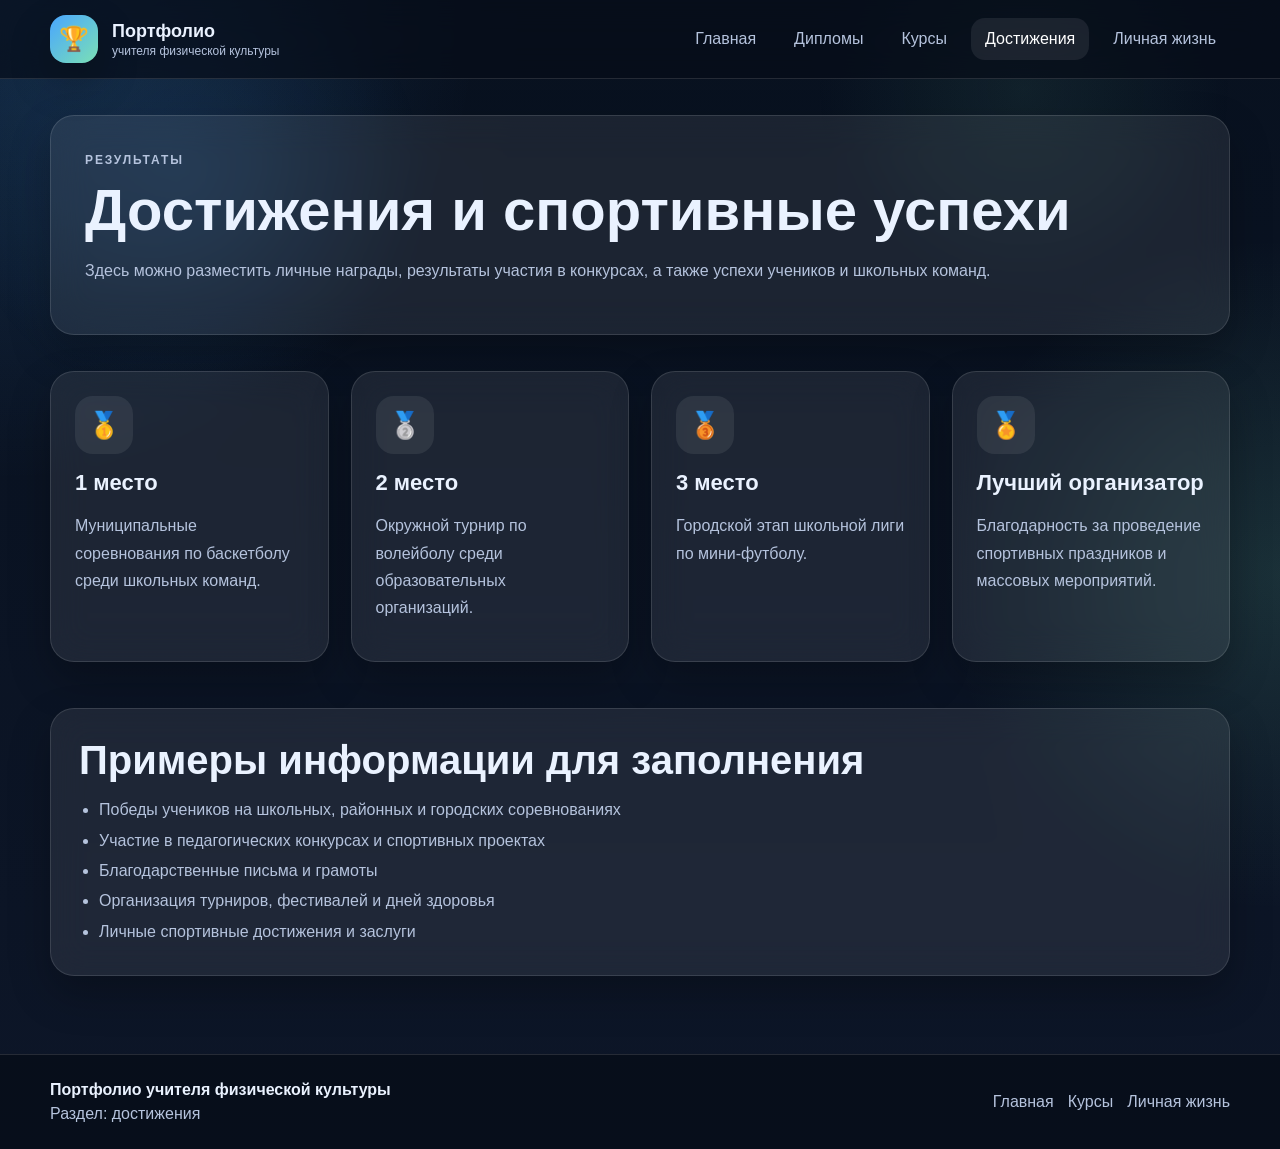
==== achievements.html @ 1a6c7601 "Add files via upload" ====
<!DOCTYPE html>
<html lang="ru">
<head>
  <meta charset="UTF-8" />
  <meta name="viewport" content="width=device-width, initial-scale=1.0" />
  <title>Достижения | Портфолио учителя физической культуры</title>
  <link rel="stylesheet" href="styles.css" />
</head>
<body>
  <div class="page-bg"></div>

  <header class="site-header">
    <div class="container header-row">
      <a href="index.html" class="brand">
        <span class="brand-badge">🏆</span>
        <span>
          <strong>Портфолио</strong>
          <small>учителя физической культуры</small>
        </span>
      </a>

      <button class="burger" id="burger" aria-label="Открыть меню">
        <span></span><span></span><span></span>
      </button>

      <nav class="main-nav" id="mainNav">
        <a href="index.html">Главная</a>
        <a href="diploma.html">Дипломы</a>
        <a href="courses.html">Курсы</a>
        <a class="active" href="achievements.html">Достижения</a>
        <a href="life.html">Личная жизнь</a>
      </nav>
    </div>
  </header>

  <main class="container inner-page">
    <section class="page-hero glass reveal">
      <p class="section-kicker">Результаты</p>
      <h1>Достижения и спортивные успехи</h1>
      <p>
        Здесь можно разместить личные награды, результаты участия в конкурсах,
        а также успехи учеников и школьных команд.
      </p>
    </section>

    <section class="section">
      <div class="quick-grid">
        <article class="quick-card glass reveal">
          <span>🥇</span>
          <h3>1 место</h3>
          <p>Муниципальные соревнования по баскетболу среди школьных команд.</p>
        </article>

        <article class="quick-card glass reveal delay-1">
          <span>🥈</span>
          <h3>2 место</h3>
          <p>Окружной турнир по волейболу среди образовательных организаций.</p>
        </article>

        <article class="quick-card glass reveal delay-2">
          <span>🥉</span>
          <h3>3 место</h3>
          <p>Городской этап школьной лиги по мини-футболу.</p>
        </article>

        <article class="quick-card glass reveal delay-3">
          <span>🏅</span>
          <h3>Лучший организатор</h3>
          <p>Благодарность за проведение спортивных праздников и массовых мероприятий.</p>
        </article>
      </div>
    </section>

    <section class="section">
      <div class="glass text-panel reveal">
        <h2>Примеры информации для заполнения</h2>
        <ul class="pretty-list">
          <li>Победы учеников на школьных, районных и городских соревнованиях</li>
          <li>Участие в педагогических конкурсах и спортивных проектах</li>
          <li>Благодарственные письма и грамоты</li>
          <li>Организация турниров, фестивалей и дней здоровья</li>
          <li>Личные спортивные достижения и заслуги</li>
        </ul>
      </div>
    </section>
  </main>

  <footer class="site-footer">
    <div class="container footer-row">
      <div>
        <strong>Портфолио учителя физической культуры</strong>
        <p>Раздел: достижения</p>
      </div>
      <div class="footer-links">
        <a href="index.html">Главная</a>
        <a href="courses.html">Курсы</a>
        <a href="life.html">Личная жизнь</a>
      </div>
    </div>
  </footer>

  <script src="script.js"></script>
</body>
</html>
---- styles.css ----
:root {
  --bg: #0b1220;
  --bg-soft: #111b2e;
  --panel: rgba(255, 255, 255, 0.08);
  --panel-strong: rgba(255, 255, 255, 0.12);
  --text: #eaf2ff;
  --muted: #b5c3dd;
  --accent: #49a6ff;
  --accent-2: #7be0b5;
  --border: rgba(255, 255, 255, 0.12);
  --shadow: 0 18px 40px rgba(0, 0, 0, 0.25);
  --radius: 24px;
  --radius-sm: 18px;
  --container: 1180px;
}

* {
  box-sizing: border-box;
}

html {
  scroll-behavior: smooth;
}

body {
  margin: 0;
  font-family: Arial, Helvetica, sans-serif;
  color: var(--text);
  background:
    radial-gradient(circle at top left, rgba(73, 166, 255, 0.18), transparent 28%),
    radial-gradient(circle at right center, rgba(123, 224, 181, 0.14), transparent 24%),
    linear-gradient(180deg, #08111f 0%, #0d1628 100%);
  min-height: 100vh;
}

img {
  max-width: 100%;
  display: block;
}

a {
  color: inherit;
  text-decoration: none;
}

.page-bg {
  position: fixed;
  inset: 0;
  pointer-events: none;
  background:
    radial-gradient(circle at 15% 20%, rgba(73, 166, 255, 0.10), transparent 18%),
    radial-gradient(circle at 80% 10%, rgba(123, 224, 181, 0.08), transparent 16%);
  z-index: -1;
}

.container {
  width: min(var(--container), calc(100% - 32px));
  margin: 0 auto;
}

.site-header {
  position: sticky;
  top: 0;
  z-index: 50;
  backdrop-filter: blur(16px);
  background: rgba(7, 13, 24, 0.68);
  border-bottom: 1px solid var(--border);
}

.header-row {
  display: flex;
  align-items: center;
  justify-content: space-between;
  min-height: 78px;
  gap: 20px;
}

.brand {
  display: flex;
  align-items: center;
  gap: 14px;
  min-width: 0;
}

.brand-badge {
  width: 48px;
  height: 48px;
  border-radius: 16px;
  display: grid;
  place-items: center;
  background: linear-gradient(135deg, var(--accent), var(--accent-2));
  color: #08111f;
  font-size: 24px;
  box-shadow: var(--shadow);
  flex-shrink: 0;
}

.brand strong {
  display: block;
  font-size: 18px;
}

.brand small {
  display: block;
  color: var(--muted);
  margin-top: 2px;
  font-size: 12px;
}

.main-nav {
  display: flex;
  align-items: center;
  gap: 10px;
}

.main-nav a {
  padding: 12px 14px;
  border-radius: 14px;
  color: var(--muted);
  transition: 0.25s ease;
}

.main-nav a:hover,
.main-nav a.active {
  color: #fff;
  background: rgba(255, 255, 255, 0.08);
}

.burger {
  display: none;
  width: 48px;
  height: 48px;
  border: 0;
  border-radius: 14px;
  background: rgba(255, 255, 255, 0.08);
  cursor: pointer;
  padding: 10px;
}

.burger span {
  display: block;
  height: 3px;
  margin: 5px 0;
  border-radius: 99px;
  background: white;
}

.hero {
  display: grid;
  grid-template-columns: 1.2fr 0.8fr;
  gap: 28px;
  padding: 42px 0 20px;
  align-items: stretch;
}

.glass {
  background: var(--panel);
  border: 1px solid var(--border);
  box-shadow: var(--shadow);
  backdrop-filter: blur(18px);
}

.hero-content,
.hero-photo,
.page-hero,
.info-card,
.timeline-card,
.feature-card,
.doc-card,
.text-panel,
.quick-card {
  border-radius: var(--radius);
}

.hero-content {
  padding: 42px;
}

.section-kicker {
  margin: 0 0 10px;
  color: var(--accent-2);
  text-transform: uppercase;
  letter-spacing: 0.16em;
  font-size: 12px;
  font-weight: bold;
}

.hero h1,
.page-hero h1 {
  margin: 0;
  font-size: clamp(34px, 5vw, 58px);
  line-height: 1.05;
}

.hero-text,
.section-text,
.page-hero p,
.info-card p,
.text-panel p,
.quick-card p,
.feature-card p,
.doc-card p,
.timeline-item p {
  color: var(--muted);
  line-height: 1.7;
}

.hero-text {
  font-size: 18px;
  max-width: 700px;
  margin: 18px 0 0;
}

.hero-stats {
  display: flex;
  flex-wrap: wrap;
  gap: 16px;
  margin: 28px 0;
}

.stat {
  min-width: 130px;
  padding: 18px 20px;
  border-radius: 18px;
  background: rgba(255, 255, 255, 0.06);
  border: 1px solid var(--border);
}

.stat strong {
  display: block;
  font-size: 28px;
  margin-bottom: 4px;
}

.stat span {
  color: var(--muted);
  font-size: 14px;
}

.hero-actions {
  display: flex;
  flex-wrap: wrap;
  gap: 14px;
}

.btn {
  display: inline-flex;
  align-items: center;
  justify-content: center;
  min-height: 50px;
  padding: 0 22px;
  border-radius: 16px;
  font-weight: bold;
  transition: transform 0.2s ease, opacity 0.2s ease;
}

.btn:hover {
  transform: translateY(-2px);
}

.btn-primary {
  background: linear-gradient(135deg, var(--accent), var(--accent-2));
  color: #07111f;
}

.btn-secondary {
  border: 1px solid var(--border);
  background: rgba(255, 255, 255, 0.06);
}

.hero-photo {
  overflow: hidden;
  min-height: 100%;
}

.hero-photo img {
  width: 100%;
  height: 100%;
  object-fit: cover;
}

.section {
  padding: 22px 0 24px;
}

.section-head {
  margin-bottom: 24px;
}

.section-head h2,
.info-card h2,
.timeline-card h2,
.text-panel h2 {
  margin: 0 0 12px;
  font-size: clamp(28px, 4vw, 40px);
  line-height: 1.15;
}

.feature-grid,
.cards-grid,
.quick-grid {
  display: grid;
  gap: 22px;
}

.feature-grid {
  grid-template-columns: repeat(3, 1fr);
}

.cards-grid {
  grid-template-columns: repeat(2, 1fr);
}

.quick-grid {
  grid-template-columns: repeat(4, 1fr);
}

.feature-card,
.quick-card,
.doc-card {
  padding: 24px;
}

.feature-icon,
.quick-card span {
  display: inline-grid;
  place-items: center;
  width: 58px;
  height: 58px;
  margin-bottom: 16px;
  border-radius: 18px;
  background: rgba(255, 255, 255, 0.08);
  font-size: 26px;
}

.feature-card h3,
.quick-card h3,
.doc-card h3,
.timeline-item h3 {
  margin: 0 0 10px;
  font-size: 22px;
}

.text-link {
  display: inline-block;
  margin-top: 10px;
  color: var(--accent-2);
  font-weight: bold;
}

.two-columns {
  display: grid;
  grid-template-columns: 1fr 1fr;
  gap: 24px;
}

.info-card,
.timeline-card,
.text-panel {
  padding: 28px;
}

.timeline {
  display: grid;
  gap: 16px;
}

.timeline.large {
  gap: 18px;
}

.timeline-item {
  display: grid;
  grid-template-columns: 92px 1fr;
  gap: 18px;
  align-items: start;
  padding: 18px;
  border-radius: 20px;
  background: rgba(255, 255, 255, 0.05);
  border: 1px solid var(--border);
}

.timeline-year {
  display: inline-flex;
  align-items: center;
  justify-content: center;
  min-height: 46px;
  padding: 0 12px;
  border-radius: 14px;
  background: linear-gradient(135deg, var(--accent), var(--accent-2));
  color: #07111f;
  font-weight: bold;
}

.inner-page {
  padding-top: 36px;
  padding-bottom: 20px;
}

.page-hero {
  padding: 34px;
  margin-bottom: 14px;
}

.doc-card {
  overflow: hidden;
  padding: 0;
}

.doc-card img {
  width: 100%;
  height: 260px;
  object-fit: cover;
}

.doc-card-body {
  padding: 22px;
}

.pretty-list {
  margin: 0;
  padding-left: 20px;
  color: var(--muted);
  line-height: 1.9;
}

.site-footer {
  margin-top: 34px;
  border-top: 1px solid var(--border);
  background: rgba(6, 12, 22, 0.7);
}

.footer-row {
  display: flex;
  align-items: center;
  justify-content: space-between;
  gap: 20px;
  padding: 26px 0;
}

.footer-row p {
  margin: 6px 0 0;
  color: var(--muted);
}

.footer-links {
  display: flex;
  flex-wrap: wrap;
  gap: 14px;
}

.footer-links a {
  color: var(--muted);
}

.footer-links a:hover {
  color: #fff;
}

.reveal {
  opacity: 0;
  transform: translateY(24px);
  transition: opacity 0.7s ease, transform 0.7s ease;
}

.reveal.visible {
  opacity: 1;
  transform: translateY(0);
}

.delay-1 {
  transition-delay: 0.12s;
}

.delay-2 {
  transition-delay: 0.24s;
}

.delay-3 {
  transition-delay: 0.36s;
}

@media (max-width: 980px) {
  .hero,
  .two-columns,
  .feature-grid,
  .cards-grid,
  .quick-grid {
    grid-template-columns: 1fr;
  }

  .hero-photo {
    min-height: 340px;
  }
}

@media (max-width: 820px) {
  .burger {
    display: block;
  }

  .main-nav {
    position: absolute;
    top: 78px;
    left: 16px;
    right: 16px;
    display: none;
    flex-direction: column;
    align-items: stretch;
    padding: 12px;
    border-radius: 20px;
    background: rgba(9, 16, 29, 0.95);
    border: 1px solid var(--border);
    box-shadow: var(--shadow);
  }

  .main-nav.open {
    display: flex;
  }

  .main-nav a {
    padding: 14px 16px;
  }
}

@media (max-width: 640px) {
  .container {
    width: min(var(--container), calc(100% - 20px));
  }

  .header-row {
    min-height: 72px;
  }

  .hero {
    padding-top: 24px;
  }

  .hero-content,
  .page-hero,
  .info-card,
  .timeline-card,
  .text-panel {
    padding: 22px;
  }

  .hero-actions {
    flex-direction: column;
  }

  .btn {
    width: 100%;
  }

  .timeline-item {
    grid-template-columns: 1fr;
  }

  .doc-card img {
    height: 220px;
  }

  .footer-row {
    flex-direction: column;
    align-items: flex-start;
  }
}
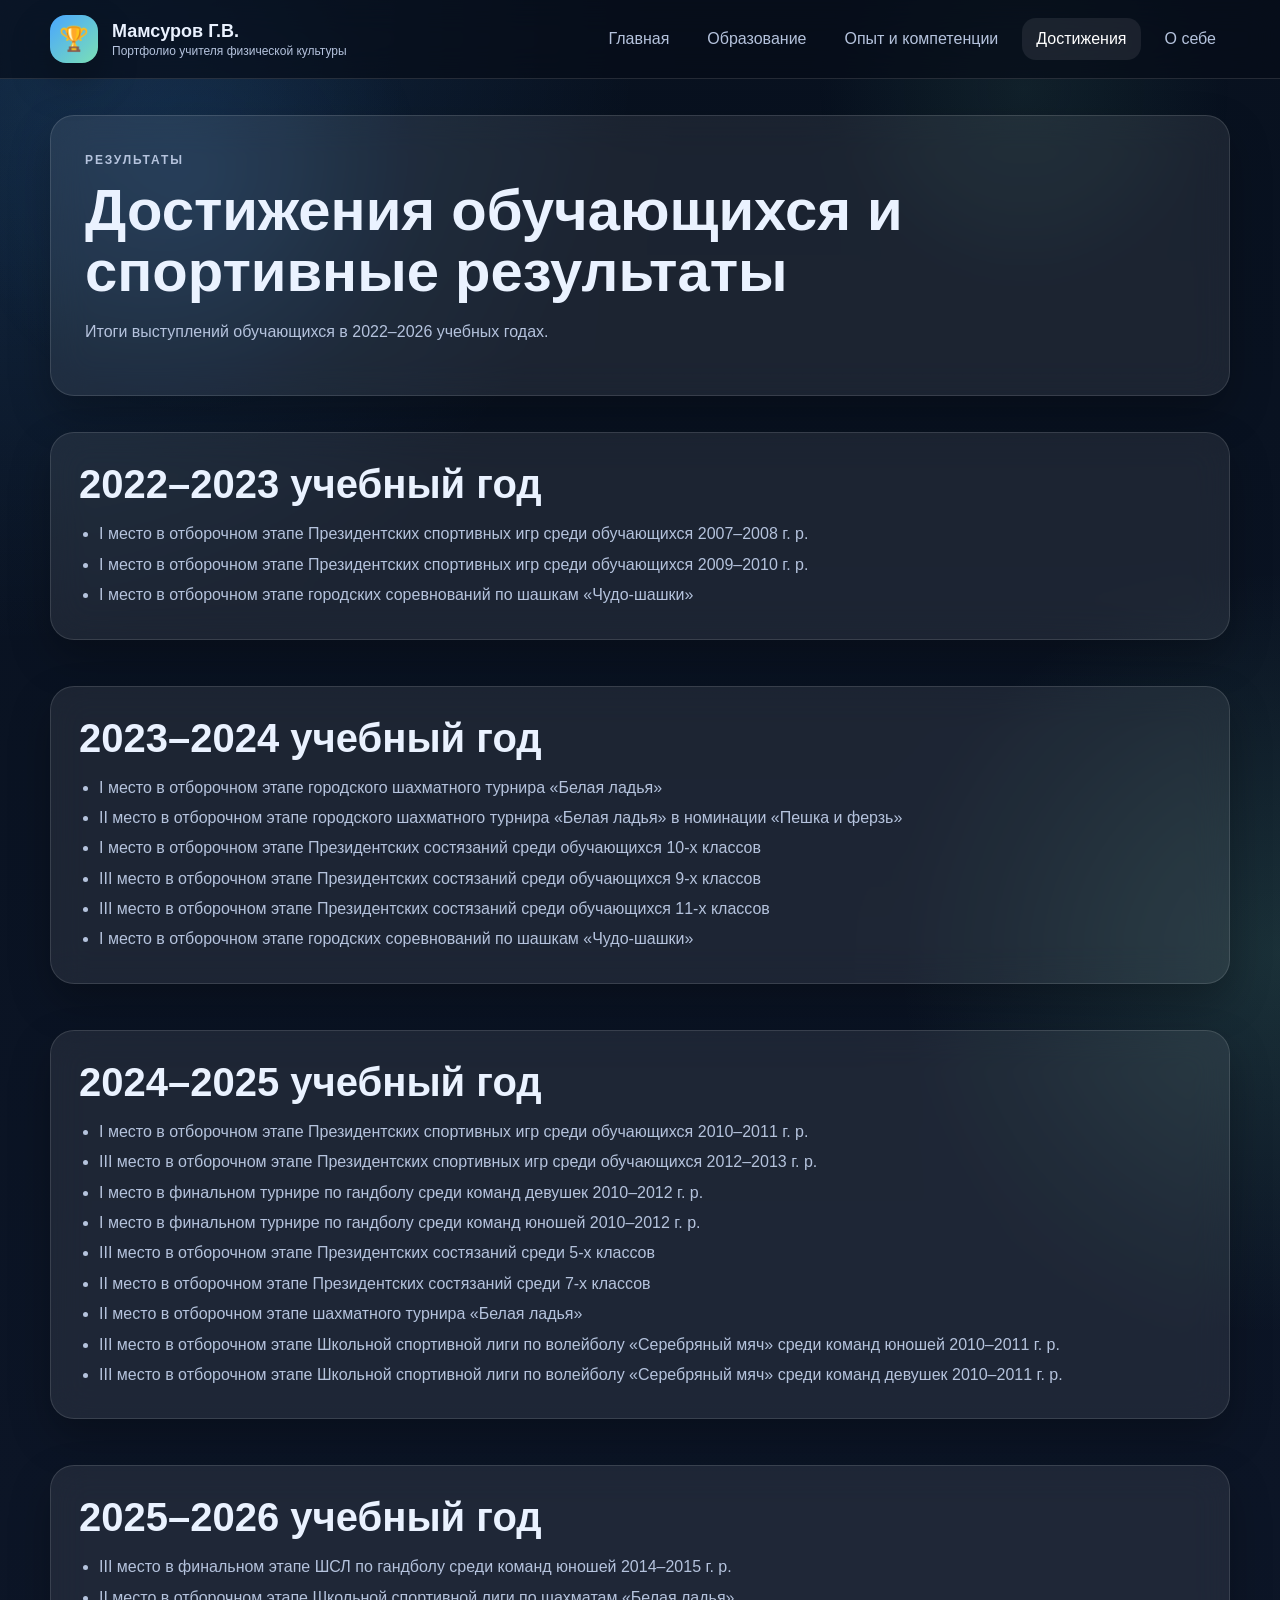
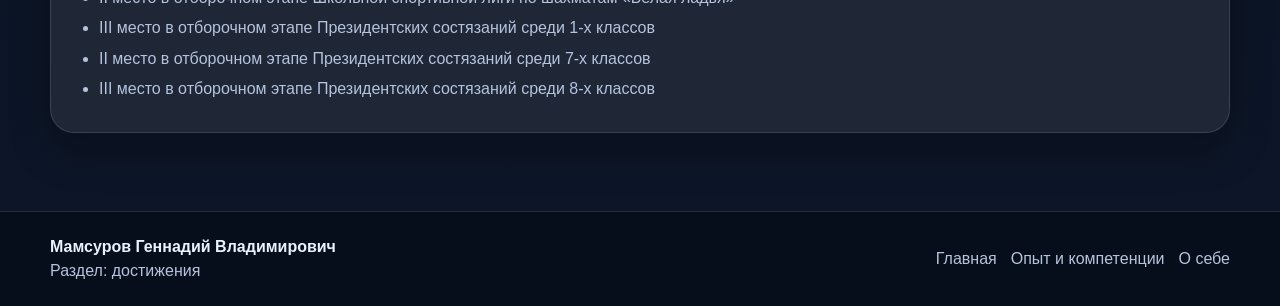
==== commit f3df5ece: "Update achievements.html" ====
--- a/achievements.html
+++ b/achievements.html
@@ -3,7 +3,7 @@
 <head>
   <meta charset="UTF-8" />
   <meta name="viewport" content="width=device-width, initial-scale=1.0" />
-  <title>Достижения | Портфолио учителя физической культуры</title>
+  <title>Достижения | Мамсуров Геннадий Владимирович</title>
   <link rel="stylesheet" href="styles.css" />
 </head>
 <body>
@@ -14,8 +14,8 @@
       <a href="index.html" class="brand">
         <span class="brand-badge">🏆</span>
         <span>
-          <strong>Портфолио</strong>
-          <small>учителя физической культуры</small>
+          <strong>Мамсуров Г.В.</strong>
+          <small>Портфолио учителя физической культуры</small>
         </span>
       </a>
 
@@ -25,10 +25,10 @@
 
       <nav class="main-nav" id="mainNav">
         <a href="index.html">Главная</a>
-        <a href="diploma.html">Дипломы</a>
-        <a href="courses.html">Курсы</a>
+        <a href="diploma.html">Образование</a>
+        <a href="courses.html">Опыт и компетенции</a>
         <a class="active" href="achievements.html">Достижения</a>
-        <a href="life.html">Личная жизнь</a>
+        <a href="life.html">О себе</a>
       </nav>
     </div>
   </header>
@@ -36,50 +36,63 @@
   <main class="container inner-page">
     <section class="page-hero glass reveal">
       <p class="section-kicker">Результаты</p>
-      <h1>Достижения и спортивные успехи</h1>
+      <h1>Достижения обучающихся и спортивные результаты</h1>
       <p>
-        Здесь можно разместить личные награды, результаты участия в конкурсах,
-        а также успехи учеников и школьных команд.
+        Итоги выступлений обучающихся в 2022–2026 учебных годах.
       </p>
     </section>
 
     <section class="section">
-      <div class="quick-grid">
-        <article class="quick-card glass reveal">
-          <span>🥇</span>
-          <h3>1 место</h3>
-          <p>Муниципальные соревнования по баскетболу среди школьных команд.</p>
-        </article>
-
-        <article class="quick-card glass reveal delay-1">
-          <span>🥈</span>
-          <h3>2 место</h3>
-          <p>Окружной турнир по волейболу среди образовательных организаций.</p>
-        </article>
-
-        <article class="quick-card glass reveal delay-2">
-          <span>🥉</span>
-          <h3>3 место</h3>
-          <p>Городской этап школьной лиги по мини-футболу.</p>
-        </article>
-
-        <article class="quick-card glass reveal delay-3">
-          <span>🏅</span>
-          <h3>Лучший организатор</h3>
-          <p>Благодарность за проведение спортивных праздников и массовых мероприятий.</p>
-        </article>
+      <div class="glass text-panel reveal">
+        <h2>2022–2023 учебный год</h2>
+        <ul class="pretty-list">
+          <li>I место в отборочном этапе Президентских спортивных игр среди обучающихся 2007–2008 г. р.</li>
+          <li>I место в отборочном этапе Президентских спортивных игр среди обучающихся 2009–2010 г. р.</li>
+          <li>I место в отборочном этапе городских соревнований по шашкам «Чудо-шашки»</li>
+        </ul>
       </div>
     </section>
 
     <section class="section">
-      <div class="glass text-panel reveal">
-        <h2>Примеры информации для заполнения</h2>
+      <div class="glass text-panel reveal delay-1">
+        <h2>2023–2024 учебный год</h2>
         <ul class="pretty-list">
-          <li>Победы учеников на школьных, районных и городских соревнованиях</li>
-          <li>Участие в педагогических конкурсах и спортивных проектах</li>
-          <li>Благодарственные письма и грамоты</li>
-          <li>Организация турниров, фестивалей и дней здоровья</li>
-          <li>Личные спортивные достижения и заслуги</li>
+          <li>I место в отборочном этапе городского шахматного турнира «Белая ладья»</li>
+          <li>II место в отборочном этапе городского шахматного турнира «Белая ладья» в номинации «Пешка и ферзь»</li>
+          <li>I место в отборочном этапе Президентских состязаний среди обучающихся 10-х классов</li>
+          <li>III место в отборочном этапе Президентских состязаний среди обучающихся 9-х классов</li>
+          <li>III место в отборочном этапе Президентских состязаний среди обучающихся 11-х классов</li>
+          <li>I место в отборочном этапе городских соревнований по шашкам «Чудо-шашки»</li>
+        </ul>
+      </div>
+    </section>
+
+    <section class="section">
+      <div class="glass text-panel reveal delay-2">
+        <h2>2024–2025 учебный год</h2>
+        <ul class="pretty-list">
+          <li>I место в отборочном этапе Президентских спортивных игр среди обучающихся 2010–2011 г. р.</li>
+          <li>III место в отборочном этапе Президентских спортивных игр среди обучающихся 2012–2013 г. р.</li>
+          <li>I место в финальном турнире по гандболу среди команд девушек 2010–2012 г. р.</li>
+          <li>I место в финальном турнире по гандболу среди команд юношей 2010–2012 г. р.</li>
+          <li>III место в отборочном этапе Президентских состязаний среди 5-х классов</li>
+          <li>II место в отборочном этапе Президентских состязаний среди 7-х классов</li>
+          <li>II место в отборочном этапе шахматного турнира «Белая ладья»</li>
+          <li>III место в отборочном этапе Школьной спортивной лиги по волейболу «Серебряный мяч» среди команд юношей 2010–2011 г. р.</li>
+          <li>III место в отборочном этапе Школьной спортивной лиги по волейболу «Серебряный мяч» среди команд девушек 2010–2011 г. р.</li>
+        </ul>
+      </div>
+    </section>
+
+    <section class="section">
+      <div class="glass text-panel reveal delay-3">
+        <h2>2025–2026 учебный год</h2>
+        <ul class="pretty-list">
+          <li>III место в финальном этапе ШСЛ по гандболу среди команд юношей 2014–2015 г. р.</li>
+          <li>II место в отборочном этапе Школьной спортивной лиги по шахматам «Белая ладья»</li>
+          <li>III место в отборочном этапе Президентских состязаний среди 1-х классов</li>
+          <li>II место в отборочном этапе Президентских состязаний среди 7-х классов</li>
+          <li>III место в отборочном этапе Президентских состязаний среди 8-х классов</li>
         </ul>
       </div>
     </section>
@@ -88,17 +101,17 @@
   <footer class="site-footer">
     <div class="container footer-row">
       <div>
-        <strong>Портфолио учителя физической культуры</strong>
+        <strong>Мамсуров Геннадий Владимирович</strong>
         <p>Раздел: достижения</p>
       </div>
       <div class="footer-links">
         <a href="index.html">Главная</a>
-        <a href="courses.html">Курсы</a>
-        <a href="life.html">Личная жизнь</a>
+        <a href="courses.html">Опыт и компетенции</a>
+        <a href="life.html">О себе</a>
       </div>
     </div>
   </footer>
 
   <script src="script.js"></script>
 </body>
-</html>+</html>
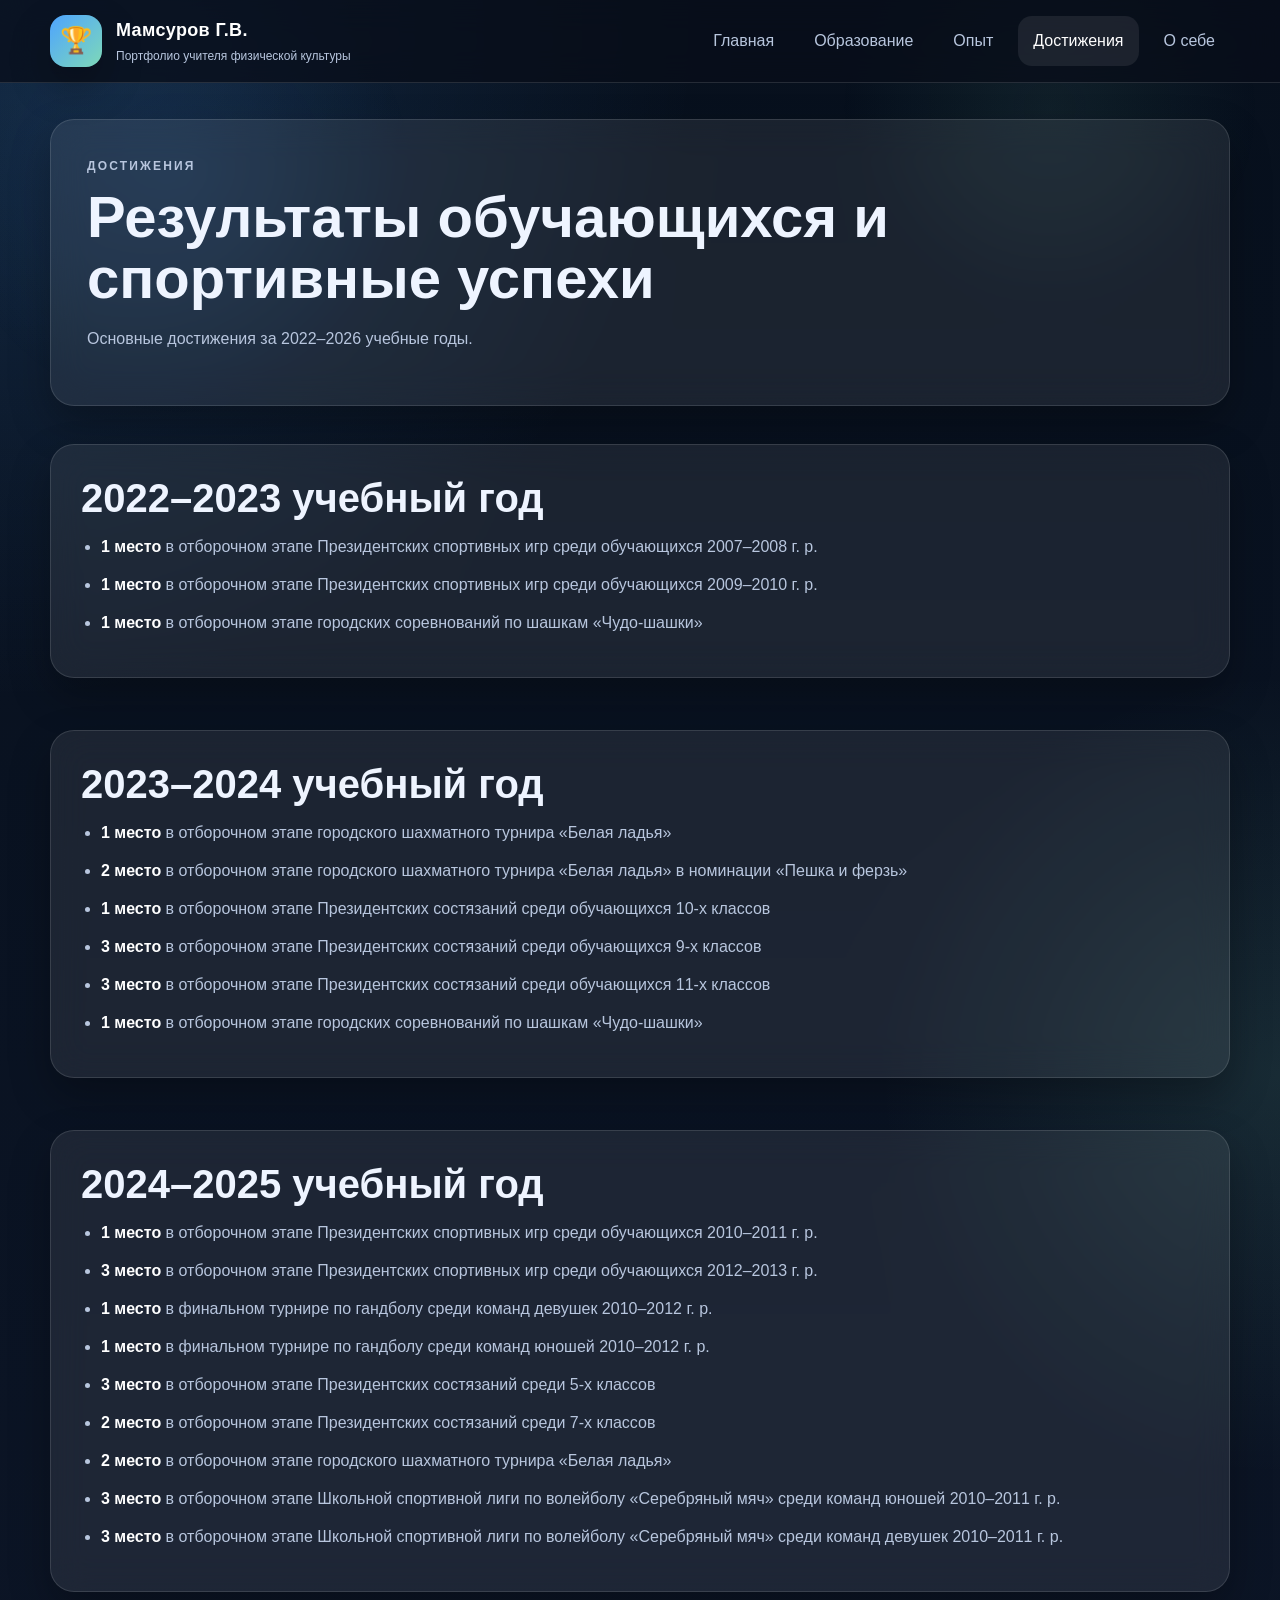
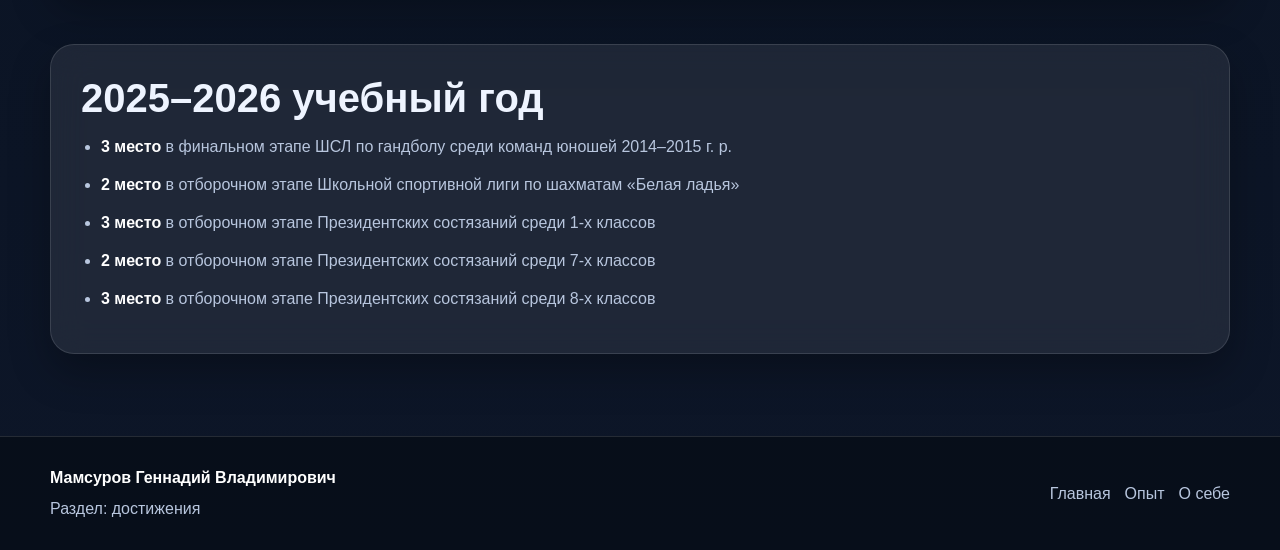
==== commit 1edbf696: "Update achievements.html" ====
--- a/achievements.html
+++ b/achievements.html
@@ -26,7 +26,7 @@
       <nav class="main-nav" id="mainNav">
         <a href="index.html">Главная</a>
         <a href="diploma.html">Образование</a>
-        <a href="courses.html">Опыт и компетенции</a>
+        <a href="courses.html">Опыт</a>
         <a class="active" href="achievements.html">Достижения</a>
         <a href="life.html">О себе</a>
       </nav>
@@ -35,10 +35,10 @@
 
   <main class="container inner-page">
     <section class="page-hero glass reveal">
-      <p class="section-kicker">Результаты</p>
-      <h1>Достижения обучающихся и спортивные результаты</h1>
+      <p class="section-kicker">Достижения</p>
+      <h1>Результаты обучающихся и спортивные успехи</h1>
       <p>
-        Итоги выступлений обучающихся в 2022–2026 учебных годах.
+        Основные достижения за 2022–2026 учебные годы.
       </p>
     </section>
 
@@ -46,9 +46,9 @@
       <div class="glass text-panel reveal">
         <h2>2022–2023 учебный год</h2>
         <ul class="pretty-list">
-          <li>I место в отборочном этапе Президентских спортивных игр среди обучающихся 2007–2008 г. р.</li>
-          <li>I место в отборочном этапе Президентских спортивных игр среди обучающихся 2009–2010 г. р.</li>
-          <li>I место в отборочном этапе городских соревнований по шашкам «Чудо-шашки»</li>
+          <li><strong>1 место</strong> в отборочном этапе Президентских спортивных игр среди обучающихся 2007–2008 г. р.</li>
+          <li><strong>1 место</strong> в отборочном этапе Президентских спортивных игр среди обучающихся 2009–2010 г. р.</li>
+          <li><strong>1 место</strong> в отборочном этапе городских соревнований по шашкам «Чудо-шашки»</li>
         </ul>
       </div>
     </section>
@@ -57,12 +57,12 @@
       <div class="glass text-panel reveal delay-1">
         <h2>2023–2024 учебный год</h2>
         <ul class="pretty-list">
-          <li>I место в отборочном этапе городского шахматного турнира «Белая ладья»</li>
-          <li>II место в отборочном этапе городского шахматного турнира «Белая ладья» в номинации «Пешка и ферзь»</li>
-          <li>I место в отборочном этапе Президентских состязаний среди обучающихся 10-х классов</li>
-          <li>III место в отборочном этапе Президентских состязаний среди обучающихся 9-х классов</li>
-          <li>III место в отборочном этапе Президентских состязаний среди обучающихся 11-х классов</li>
-          <li>I место в отборочном этапе городских соревнований по шашкам «Чудо-шашки»</li>
+          <li><strong>1 место</strong> в отборочном этапе городского шахматного турнира «Белая ладья»</li>
+          <li><strong>2 место</strong> в отборочном этапе городского шахматного турнира «Белая ладья» в номинации «Пешка и ферзь»</li>
+          <li><strong>1 место</strong> в отборочном этапе Президентских состязаний среди обучающихся 10-х классов</li>
+          <li><strong>3 место</strong> в отборочном этапе Президентских состязаний среди обучающихся 9-х классов</li>
+          <li><strong>3 место</strong> в отборочном этапе Президентских состязаний среди обучающихся 11-х классов</li>
+          <li><strong>1 место</strong> в отборочном этапе городских соревнований по шашкам «Чудо-шашки»</li>
         </ul>
       </div>
     </section>
@@ -71,15 +71,15 @@
       <div class="glass text-panel reveal delay-2">
         <h2>2024–2025 учебный год</h2>
         <ul class="pretty-list">
-          <li>I место в отборочном этапе Президентских спортивных игр среди обучающихся 2010–2011 г. р.</li>
-          <li>III место в отборочном этапе Президентских спортивных игр среди обучающихся 2012–2013 г. р.</li>
-          <li>I место в финальном турнире по гандболу среди команд девушек 2010–2012 г. р.</li>
-          <li>I место в финальном турнире по гандболу среди команд юношей 2010–2012 г. р.</li>
-          <li>III место в отборочном этапе Президентских состязаний среди 5-х классов</li>
-          <li>II место в отборочном этапе Президентских состязаний среди 7-х классов</li>
-          <li>II место в отборочном этапе шахматного турнира «Белая ладья»</li>
-          <li>III место в отборочном этапе Школьной спортивной лиги по волейболу «Серебряный мяч» среди команд юношей 2010–2011 г. р.</li>
-          <li>III место в отборочном этапе Школьной спортивной лиги по волейболу «Серебряный мяч» среди команд девушек 2010–2011 г. р.</li>
+          <li><strong>1 место</strong> в отборочном этапе Президентских спортивных игр среди обучающихся 2010–2011 г. р.</li>
+          <li><strong>3 место</strong> в отборочном этапе Президентских спортивных игр среди обучающихся 2012–2013 г. р.</li>
+          <li><strong>1 место</strong> в финальном турнире по гандболу среди команд девушек 2010–2012 г. р.</li>
+          <li><strong>1 место</strong> в финальном турнире по гандболу среди команд юношей 2010–2012 г. р.</li>
+          <li><strong>3 место</strong> в отборочном этапе Президентских состязаний среди 5-х классов</li>
+          <li><strong>2 место</strong> в отборочном этапе Президентских состязаний среди 7-х классов</li>
+          <li><strong>2 место</strong> в отборочном этапе городского шахматного турнира «Белая ладья»</li>
+          <li><strong>3 место</strong> в отборочном этапе Школьной спортивной лиги по волейболу «Серебряный мяч» среди команд юношей 2010–2011 г. р.</li>
+          <li><strong>3 место</strong> в отборочном этапе Школьной спортивной лиги по волейболу «Серебряный мяч» среди команд девушек 2010–2011 г. р.</li>
         </ul>
       </div>
     </section>
@@ -88,11 +88,11 @@
       <div class="glass text-panel reveal delay-3">
         <h2>2025–2026 учебный год</h2>
         <ul class="pretty-list">
-          <li>III место в финальном этапе ШСЛ по гандболу среди команд юношей 2014–2015 г. р.</li>
-          <li>II место в отборочном этапе Школьной спортивной лиги по шахматам «Белая ладья»</li>
-          <li>III место в отборочном этапе Президентских состязаний среди 1-х классов</li>
-          <li>II место в отборочном этапе Президентских состязаний среди 7-х классов</li>
-          <li>III место в отборочном этапе Президентских состязаний среди 8-х классов</li>
+          <li><strong>3 место</strong> в финальном этапе ШСЛ по гандболу среди команд юношей 2014–2015 г. р.</li>
+          <li><strong>2 место</strong> в отборочном этапе Школьной спортивной лиги по шахматам «Белая ладья»</li>
+          <li><strong>3 место</strong> в отборочном этапе Президентских состязаний среди 1-х классов</li>
+          <li><strong>2 место</strong> в отборочном этапе Президентских состязаний среди 7-х классов</li>
+          <li><strong>3 место</strong> в отборочном этапе Президентских состязаний среди 8-х классов</li>
         </ul>
       </div>
     </section>
@@ -106,7 +106,7 @@
       </div>
       <div class="footer-links">
         <a href="index.html">Главная</a>
-        <a href="courses.html">Опыт и компетенции</a>
+        <a href="courses.html">Опыт</a>
         <a href="life.html">О себе</a>
       </div>
     </div>
--- a/styles.css
+++ b/styles.css
@@ -1,14 +1,15 @@
 :root {
-  --bg: #0b1220;
-  --bg-soft: #111b2e;
+  --bg: #0a1220;
+  --bg-soft: #101a2d;
   --panel: rgba(255, 255, 255, 0.08);
   --panel-strong: rgba(255, 255, 255, 0.12);
-  --text: #eaf2ff;
-  --muted: #b5c3dd;
-  --accent: #49a6ff;
-  --accent-2: #7be0b5;
+  --text: #eef4ff;
+  --muted: #b8c6de;
+  --accent: #4ea4ff;
+  --accent-2: #7ed9b8;
+  --accent-3: #ffd36b;
   --border: rgba(255, 255, 255, 0.12);
-  --shadow: 0 18px 40px rgba(0, 0, 0, 0.25);
+  --shadow: 0 18px 40px rgba(0, 0, 0, 0.28);
   --radius: 24px;
   --radius-sm: 18px;
   --container: 1180px;
@@ -24,13 +25,14 @@
 
 body {
   margin: 0;
-  font-family: Arial, Helvetica, sans-serif;
+  font-family: "Segoe UI", Arial, Helvetica, sans-serif;
   color: var(--text);
   background:
-    radial-gradient(circle at top left, rgba(73, 166, 255, 0.18), transparent 28%),
-    radial-gradient(circle at right center, rgba(123, 224, 181, 0.14), transparent 24%),
-    linear-gradient(180deg, #08111f 0%, #0d1628 100%);
+    radial-gradient(circle at top left, rgba(78, 164, 255, 0.18), transparent 28%),
+    radial-gradient(circle at right center, rgba(126, 217, 184, 0.12), transparent 24%),
+    linear-gradient(180deg, #07101d 0%, #0d1628 100%);
   min-height: 100vh;
+  line-height: 1.6;
 }
 
 img {
@@ -48,8 +50,8 @@
   inset: 0;
   pointer-events: none;
   background:
-    radial-gradient(circle at 15% 20%, rgba(73, 166, 255, 0.10), transparent 18%),
-    radial-gradient(circle at 80% 10%, rgba(123, 224, 181, 0.08), transparent 16%);
+    radial-gradient(circle at 14% 20%, rgba(78, 164, 255, 0.09), transparent 18%),
+    radial-gradient(circle at 82% 12%, rgba(126, 217, 184, 0.08), transparent 16%);
   z-index: -1;
 }
 
@@ -63,7 +65,7 @@
   top: 0;
   z-index: 50;
   backdrop-filter: blur(16px);
-  background: rgba(7, 13, 24, 0.68);
+  background: rgba(8, 14, 25, 0.76);
   border-bottom: 1px solid var(--border);
 }
 
@@ -71,7 +73,7 @@
   display: flex;
   align-items: center;
   justify-content: space-between;
-  min-height: 78px;
+  min-height: 82px;
   gap: 20px;
 }
 
@@ -83,14 +85,14 @@
 }
 
 .brand-badge {
-  width: 48px;
-  height: 48px;
+  width: 52px;
+  height: 52px;
   border-radius: 16px;
   display: grid;
   place-items: center;
   background: linear-gradient(135deg, var(--accent), var(--accent-2));
   color: #08111f;
-  font-size: 24px;
+  font-size: 26px;
   box-shadow: var(--shadow);
   flex-shrink: 0;
 }
@@ -98,6 +100,7 @@
 .brand strong {
   display: block;
   font-size: 18px;
+  letter-spacing: 0.02em;
 }
 
 .brand small {
@@ -114,10 +117,11 @@
 }
 
 .main-nav a {
-  padding: 12px 14px;
+  padding: 12px 15px;
   border-radius: 14px;
   color: var(--muted);
   transition: 0.25s ease;
+  font-weight: 500;
 }
 
 .main-nav a:hover,
@@ -148,8 +152,8 @@
 .hero {
   display: grid;
   grid-template-columns: 1.2fr 0.8fr;
-  gap: 28px;
-  padding: 42px 0 20px;
+  gap: 30px;
+  padding: 46px 0 24px;
   align-items: stretch;
 }
 
@@ -173,16 +177,16 @@
 }
 
 .hero-content {
-  padding: 42px;
+  padding: 44px;
 }
 
 .section-kicker {
   margin: 0 0 10px;
   color: var(--accent-2);
   text-transform: uppercase;
-  letter-spacing: 0.16em;
+  letter-spacing: 0.18em;
   font-size: 12px;
-  font-weight: bold;
+  font-weight: 700;
 }
 
 .hero h1,
@@ -200,9 +204,10 @@
 .quick-card p,
 .feature-card p,
 .doc-card p,
-.timeline-item p {
+.timeline-item p,
+.pretty-list {
   color: var(--muted);
-  line-height: 1.7;
+  line-height: 1.75;
 }
 
 .hero-text {
@@ -219,7 +224,7 @@
 }
 
 .stat {
-  min-width: 130px;
+  min-width: 140px;
   padding: 18px 20px;
   border-radius: 18px;
   background: rgba(255, 255, 255, 0.06);
@@ -230,6 +235,7 @@
   display: block;
   font-size: 28px;
   margin-bottom: 4px;
+  color: #ffffff;
 }
 
 .stat span {
@@ -247,10 +253,10 @@
   display: inline-flex;
   align-items: center;
   justify-content: center;
-  min-height: 50px;
-  padding: 0 22px;
+  min-height: 52px;
+  padding: 0 24px;
   border-radius: 16px;
-  font-weight: bold;
+  font-weight: 700;
   transition: transform 0.2s ease, opacity 0.2s ease;
 }
 
@@ -280,7 +286,7 @@
 }
 
 .section {
-  padding: 22px 0 24px;
+  padding: 24px 0 28px;
 }
 
 .section-head {
@@ -319,6 +325,14 @@
 .quick-card,
 .doc-card {
   padding: 24px;
+}
+
+.feature-card h3,
+.quick-card h3,
+.doc-card h3,
+.timeline-item h3 {
+  margin: 0 0 10px;
+  font-size: 22px;
 }
 
 .feature-icon,
@@ -333,19 +347,11 @@
   font-size: 26px;
 }
 
-.feature-card h3,
-.quick-card h3,
-.doc-card h3,
-.timeline-item h3 {
-  margin: 0 0 10px;
-  font-size: 22px;
-}
-
 .text-link {
   display: inline-block;
   margin-top: 10px;
   color: var(--accent-2);
-  font-weight: bold;
+  font-weight: 700;
 }
 
 .two-columns {
@@ -357,7 +363,7 @@
 .info-card,
 .timeline-card,
 .text-panel {
-  padding: 28px;
+  padding: 30px;
 }
 
 .timeline {
@@ -371,7 +377,7 @@
 
 .timeline-item {
   display: grid;
-  grid-template-columns: 92px 1fr;
+  grid-template-columns: 96px 1fr;
   gap: 18px;
   align-items: start;
   padding: 18px;
@@ -389,7 +395,7 @@
   border-radius: 14px;
   background: linear-gradient(135deg, var(--accent), var(--accent-2));
   color: #07111f;
-  font-weight: bold;
+  font-weight: 700;
 }
 
 .inner-page {
@@ -398,7 +404,7 @@
 }
 
 .page-hero {
-  padding: 34px;
+  padding: 36px;
   margin-bottom: 14px;
 }
 
@@ -420,14 +426,16 @@
 .pretty-list {
   margin: 0;
   padding-left: 20px;
-  color: var(--muted);
-  line-height: 1.9;
+}
+
+.pretty-list li {
+  margin-bottom: 10px;
 }
 
 .site-footer {
   margin-top: 34px;
   border-top: 1px solid var(--border);
-  background: rgba(6, 12, 22, 0.7);
+  background: rgba(6, 12, 22, 0.75);
 }
 
 .footer-row {
@@ -435,7 +443,7 @@
   align-items: center;
   justify-content: space-between;
   gap: 20px;
-  padding: 26px 0;
+  padding: 28px 0;
 }
 
 .footer-row p {
@@ -478,6 +486,14 @@
 
 .delay-3 {
   transition-delay: 0.36s;
+}
+
+strong {
+  color: #ffffff;
+}
+
+em {
+  color: #d9e7ff;
 }
 
 @media (max-width: 980px) {
@@ -509,7 +525,7 @@
     align-items: stretch;
     padding: 12px;
     border-radius: 20px;
-    background: rgba(9, 16, 29, 0.95);
+    background: rgba(9, 16, 29, 0.96);
     border: 1px solid var(--border);
     box-shadow: var(--shadow);
   }
@@ -564,4 +580,4 @@
     flex-direction: column;
     align-items: flex-start;
   }
-}+}
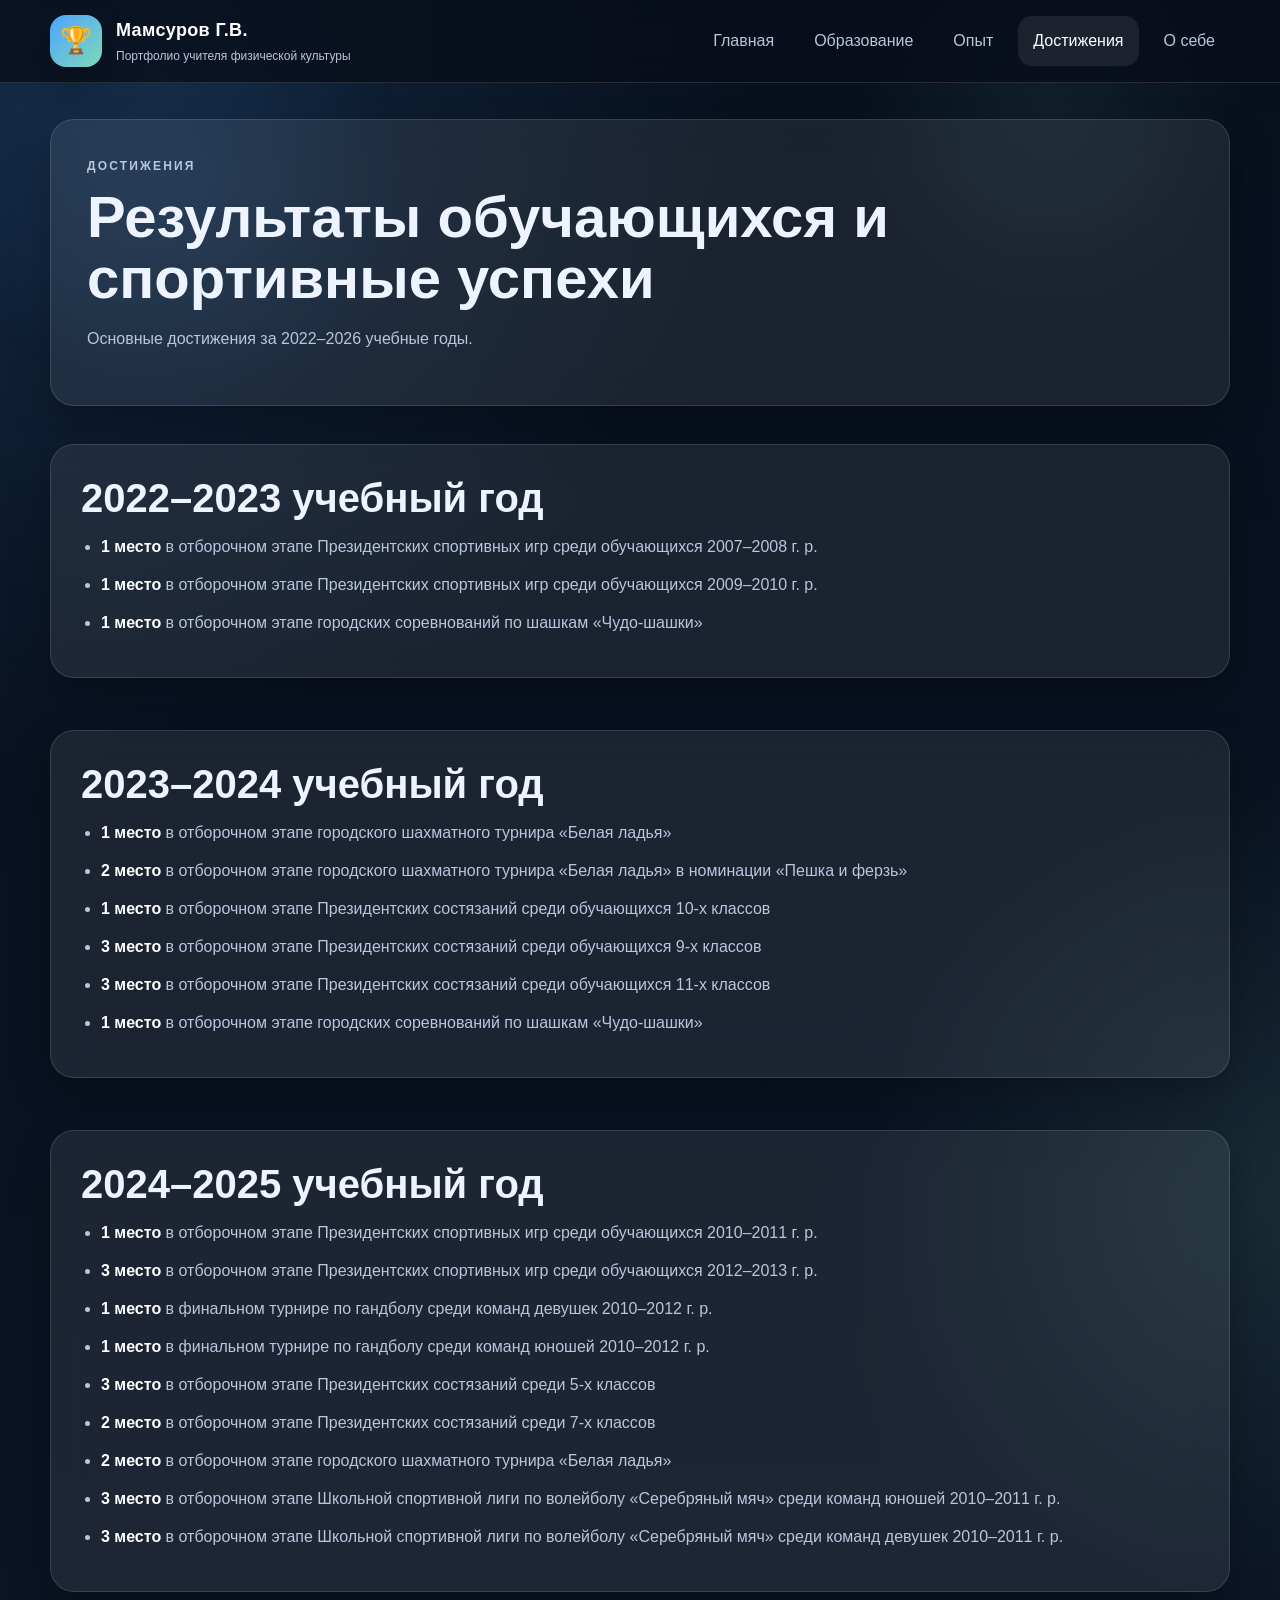
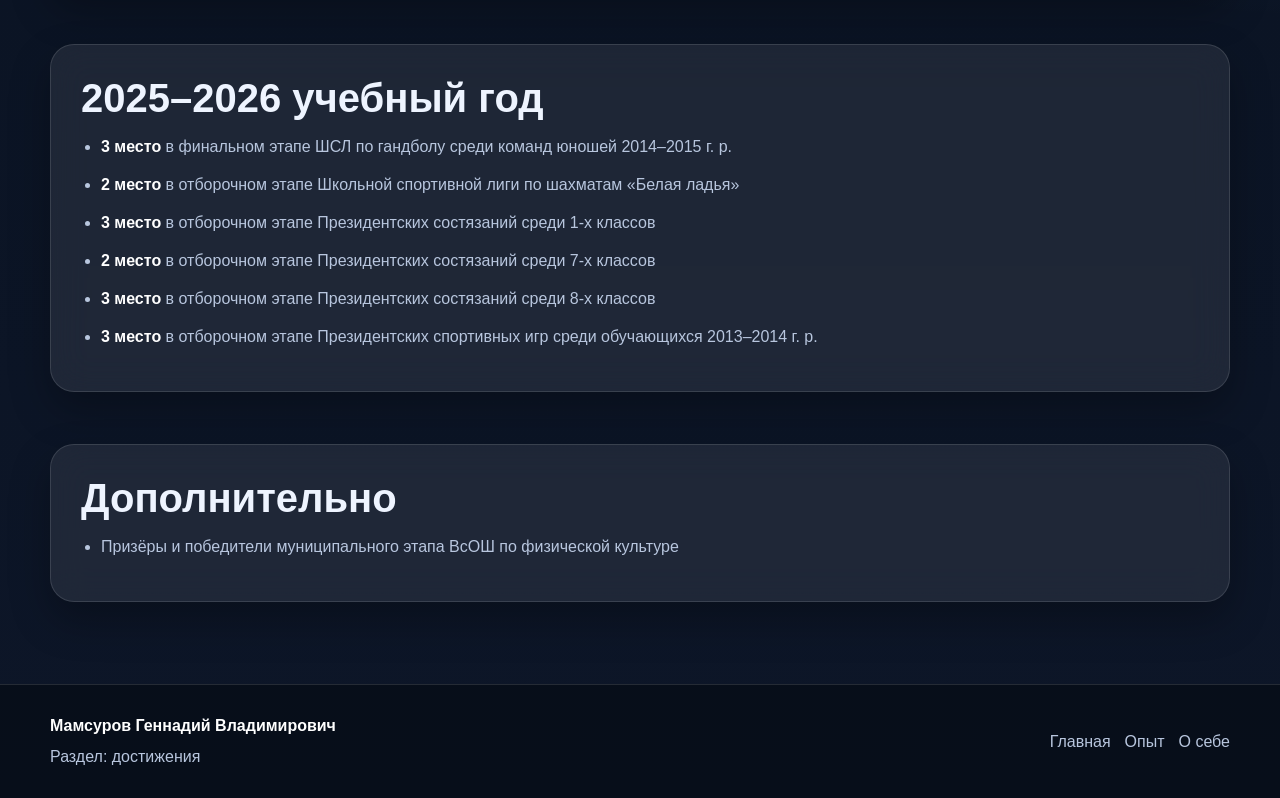
==== commit dfbad319: "Update achievements.html" ====
--- a/achievements.html
+++ b/achievements.html
@@ -37,9 +37,7 @@
     <section class="page-hero glass reveal">
       <p class="section-kicker">Достижения</p>
       <h1>Результаты обучающихся и спортивные успехи</h1>
-      <p>
-        Основные достижения за 2022–2026 учебные годы.
-      </p>
+      <p>Основные достижения за 2022–2026 учебные годы.</p>
     </section>
 
     <section class="section">
@@ -93,6 +91,16 @@
           <li><strong>3 место</strong> в отборочном этапе Президентских состязаний среди 1-х классов</li>
           <li><strong>2 место</strong> в отборочном этапе Президентских состязаний среди 7-х классов</li>
           <li><strong>3 место</strong> в отборочном этапе Президентских состязаний среди 8-х классов</li>
+          <li><strong>3 место</strong> в отборочном этапе Президентских спортивных игр среди обучающихся 2013–2014 г. р.</li>
+        </ul>
+      </div>
+    </section>
+
+    <section class="section">
+      <div class="glass text-panel reveal">
+        <h2>Дополнительно</h2>
+        <ul class="pretty-list">
+          <li>Призёры и победители муниципального этапа ВсОШ по физической культуре</li>
         </ul>
       </div>
     </section>
--- a/styles.css
+++ b/styles.css
@@ -581,3 +581,35 @@
     align-items: flex-start;
   }
 }
+/* ===== БЕЙДЖ "ДИПЛОМ С ОТЛИЧИЕМ" ===== */
+
+.honor-badge {
+  display: inline-flex;
+  align-items: center;
+  gap: 8px;
+  margin-top: 14px;
+  padding: 8px 16px;
+  border-radius: 999px;
+  font-weight: 700;
+  font-size: 14px;
+
+  background: linear-gradient(135deg, #ffd36b, #ffb347);
+  color: #1b1b1b;
+
+  box-shadow: 0 10px 24px rgba(255, 211, 107, 0.35);
+  border: 1px solid rgba(255, 211, 107, 0.4);
+
+  letter-spacing: 0.3px;
+}
+
+/* лёгкий hover эффект */
+.honor-badge:hover {
+  transform: translateY(-2px);
+  box-shadow: 0 14px 30px rgba(255, 211, 107, 0.45);
+}
+
+/* компактный вариант (если нужно) */
+.honor-badge.small {
+  font-size: 12px;
+  padding: 6px 12px;
+}
